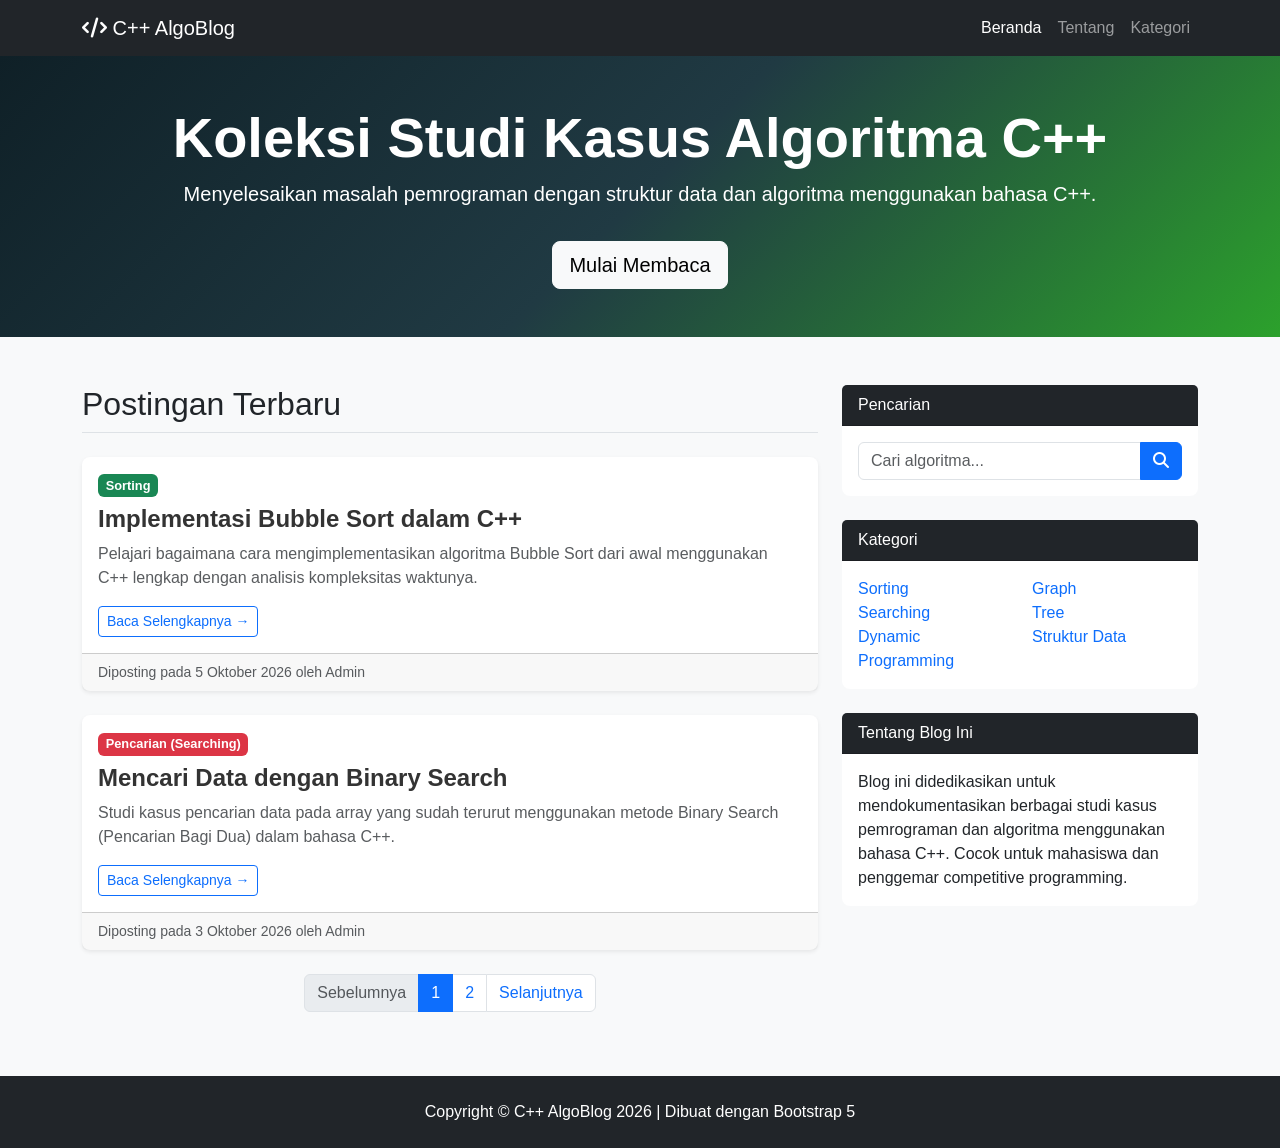
==== index.html @ 602c26ee "menambahkan file website yang pertama" ====
<!DOCTYPE html>
<html lang="id">
<head>
    <meta charset="UTF-8">
    <meta name="viewport" content="width=device-width, initial-scale=1.0">
    <title>C++ AlgoBlog - Studi Kasus Algoritma</title>
    <!-- Bootstrap 5 CSS -->
    <link href="https://cdn.jsdelivr.net/npm/bootstrap@5.3.0/dist/css/bootstrap.min.css" rel="stylesheet">
    <!-- Custom CSS -->
    <link rel="stylesheet" href="assets/css/style.css">
    <!-- Font Awesome -->
    <link rel="stylesheet" href="https://cdnjs.cloudflare.com/ajax/libs/font-awesome/6.4.0/css/all.min.css">
</head>
<body>

    <!-- Navbar -->
    <nav class="navbar navbar-expand-lg navbar-dark bg-dark sticky-top">
        <div class="container">
            <a class="navbar-brand" href="index.html"><i class="fa-solid fa-code"></i> C++ AlgoBlog</a>
            <button class="navbar-toggler" type="button" data-bs-toggle="collapse" data-bs-target="#navbarNav">
                <span class="navbar-toggler-icon"></span>
            </button>
            <div class="collapse navbar-collapse" id="navbarNav">
                <ul class="navbar-nav ms-auto">
                    <li class="nav-item">
                        <a class="nav-link active" href="index.html">Beranda</a>
                    </li>
                    <li class="nav-item">
                        <a class="nav-link" href="#tentang">Tentang</a>
                    </li>
                    <li class="nav-item">
                        <a class="nav-link" href="#kategori">Kategori</a>
                    </li>
                </ul>
            </div>
        </div>
    </nav>

    <!-- Header / Hero Section -->
    <header class="bg-primary text-white text-center py-5 hero-section">
        <div class="container">
            <h1 class="display-4 fw-bold">Koleksi Studi Kasus Algoritma C++</h1>
            <p class="lead">Menyelesaikan masalah pemrograman dengan struktur data dan algoritma menggunakan bahasa C++.</p>
            <a href="#postingan" class="btn btn-light btn-lg mt-3">Mulai Membaca</a>
        </div>
    </header>

    <!-- Main Content -->
    <div class="container my-5" id="postingan">
        <div class="row">
            <!-- Blog Posts -->
            <div class="col-lg-8">
                <h2 class="mb-4 border-bottom pb-2">Postingan Terbaru</h2>

                <!-- Post 1 -->
                <div class="card mb-4 shadow-sm">
                    <div class="card-body">
                        <span class="badge bg-success mb-2">Sorting</span>
                        <h3 class="card-title h4">Implementasi Bubble Sort dalam C++</h3>
                        <p class="card-text text-muted">Pelajari bagaimana cara mengimplementasikan algoritma Bubble Sort dari awal menggunakan C++ lengkap dengan analisis kompleksitas waktunya.</p>
                        <a href="case-study-1.html" class="btn btn-outline-primary btn-sm">Baca Selengkapnya &rarr;</a>
                    </div>
                    <div class="card-footer text-muted small">
                        Diposting pada 5 Oktober 2026 oleh Admin
                    </div>
                </div>

                <!-- Post 2 -->
                <div class="card mb-4 shadow-sm">
                    <div class="card-body">
                        <span class="badge bg-danger mb-2">Pencarian (Searching)</span>
                        <h3 class="card-title h4">Mencari Data dengan Binary Search</h3>
                        <p class="card-text text-muted">Studi kasus pencarian data pada array yang sudah terurut menggunakan metode Binary Search (Pencarian Bagi Dua) dalam bahasa C++.</p>
                        <a href="#" class="btn btn-outline-primary btn-sm">Baca Selengkapnya &rarr;</a>
                    </div>
                    <div class="card-footer text-muted small">
                        Diposting pada 3 Oktober 2026 oleh Admin
                    </div>
                </div>
                
                <!-- Pagination -->
                <nav aria-label="Page navigation example">
                    <ul class="pagination justify-content-center">
                        <li class="page-item disabled"><a class="page-link" href="#" tabindex="-1">Sebelumnya</a></li>
                        <li class="page-item active"><a class="page-link" href="#">1</a></li>
                        <li class="page-item"><a class="page-link" href="#">2</a></li>
                        <li class="page-item"><a class="page-link" href="#">Selanjutnya</a></li>
                    </ul>
                </nav>
            </div>

            <!-- Sidebar -->
            <div class="col-lg-4">
                <!-- Search Widget -->
                <div class="card mb-4">
                    <div class="card-header bg-dark text-white">Pencarian</div>
                    <div class="card-body">
                        <div class="input-group">
                            <input type="text" class="form-control" placeholder="Cari algoritma...">
                            <button class="btn btn-primary" type="button" id="button-search"><i class="fa-solid fa-search"></i></button>
                        </div>
                    </div>
                </div>

                <!-- Categories Widget -->
                <div class="card mb-4" id="kategori">
                    <div class="card-header bg-dark text-white">Kategori</div>
                    <div class="card-body">
                        <div class="row">
                            <div class="col-sm-6">
                                <ul class="list-unstyled mb-0">
                                    <li><a href="#" class="text-decoration-none">Sorting</a></li>
                                    <li><a href="#" class="text-decoration-none">Searching</a></li>
                                    <li><a href="#" class="text-decoration-none">Dynamic Programming</a></li>
                                </ul>
                            </div>
                            <div class="col-sm-6">
                                <ul class="list-unstyled mb-0">
                                    <li><a href="#" class="text-decoration-none">Graph</a></li>
                                    <li><a href="#" class="text-decoration-none">Tree</a></li>
                                    <li><a href="#" class="text-decoration-none">Struktur Data</a></li>
                                </ul>
                            </div>
                        </div>
                    </div>
                </div>

                <!-- About Widget -->
                <div class="card mb-4" id="tentang">
                    <div class="card-header bg-dark text-white">Tentang Blog Ini</div>
                    <div class="card-body">
                        <p class="mb-0">Blog ini didedikasikan untuk mendokumentasikan berbagai studi kasus pemrograman dan algoritma menggunakan bahasa C++. Cocok untuk mahasiswa dan penggemar competitive programming.</p>
                    </div>
                </div>
            </div>
        </div>
    </div>

    <!-- Footer -->
    <footer class="py-4 bg-dark text-white text-center">
        <div class="container">
            <p class="m-0">Copyright &copy; C++ AlgoBlog 2026 | Dibuat dengan Bootstrap 5</p>
        </div>
    </footer>

    <!-- Bootstrap 5 JS Bundle -->
    <script src="https://cdn.jsdelivr.net/npm/bootstrap@5.3.0/dist/js/bootstrap.bundle.min.js"></script>
    <!-- Custom JS -->
    <script src="assets/js/script.js"></script>
</body>
</html>
---- assets/css/style.css ----
/* Custom Styling for C++ AlgoBlog */

body {
    font-family: 'Segoe UI', Tahoma, Geneva, Verdana, sans-serif;
    background-color: #f8f9fa;
}

.hero-section {
    background: linear-gradient(135deg, #0f2027, #203a43, #2ca12c); /* A bit of C++ related coloring */
    color: white;
}

.card {
    transition: transform 0.2s ease, box-shadow 0.2s ease;
    border: none;
    border-radius: 8px;
}

.card:hover {
    transform: translateY(-3px);
    box-shadow: 0 .5rem 1rem rgba(0,0,0,.15)!important;
}

.card-title {
    color: #333;
    font-weight: 600;
}

.badge {
    font-size: 0.8rem;
    padding: 0.4em 0.6em;
}

/* Post Detail Styling */
.blog-post {
    font-size: 1.1rem;
    line-height: 1.7;
    color: #333;
}

.blog-post h3 {
    margin-top: 2rem;
    margin-bottom: 1rem;
    font-weight: bold;
    color: #2c3e50;
}

/* Customizing pre and code blocks */
pre {
    border-radius: 8px;
    padding: 1rem;
    box-shadow: 0 4px 6px rgba(0,0,0,0.1);
}

.alert-info {
    border-left: 5px solid #0dcaf0;
    background-color: #f0f8ff;
    color: #055160;
}
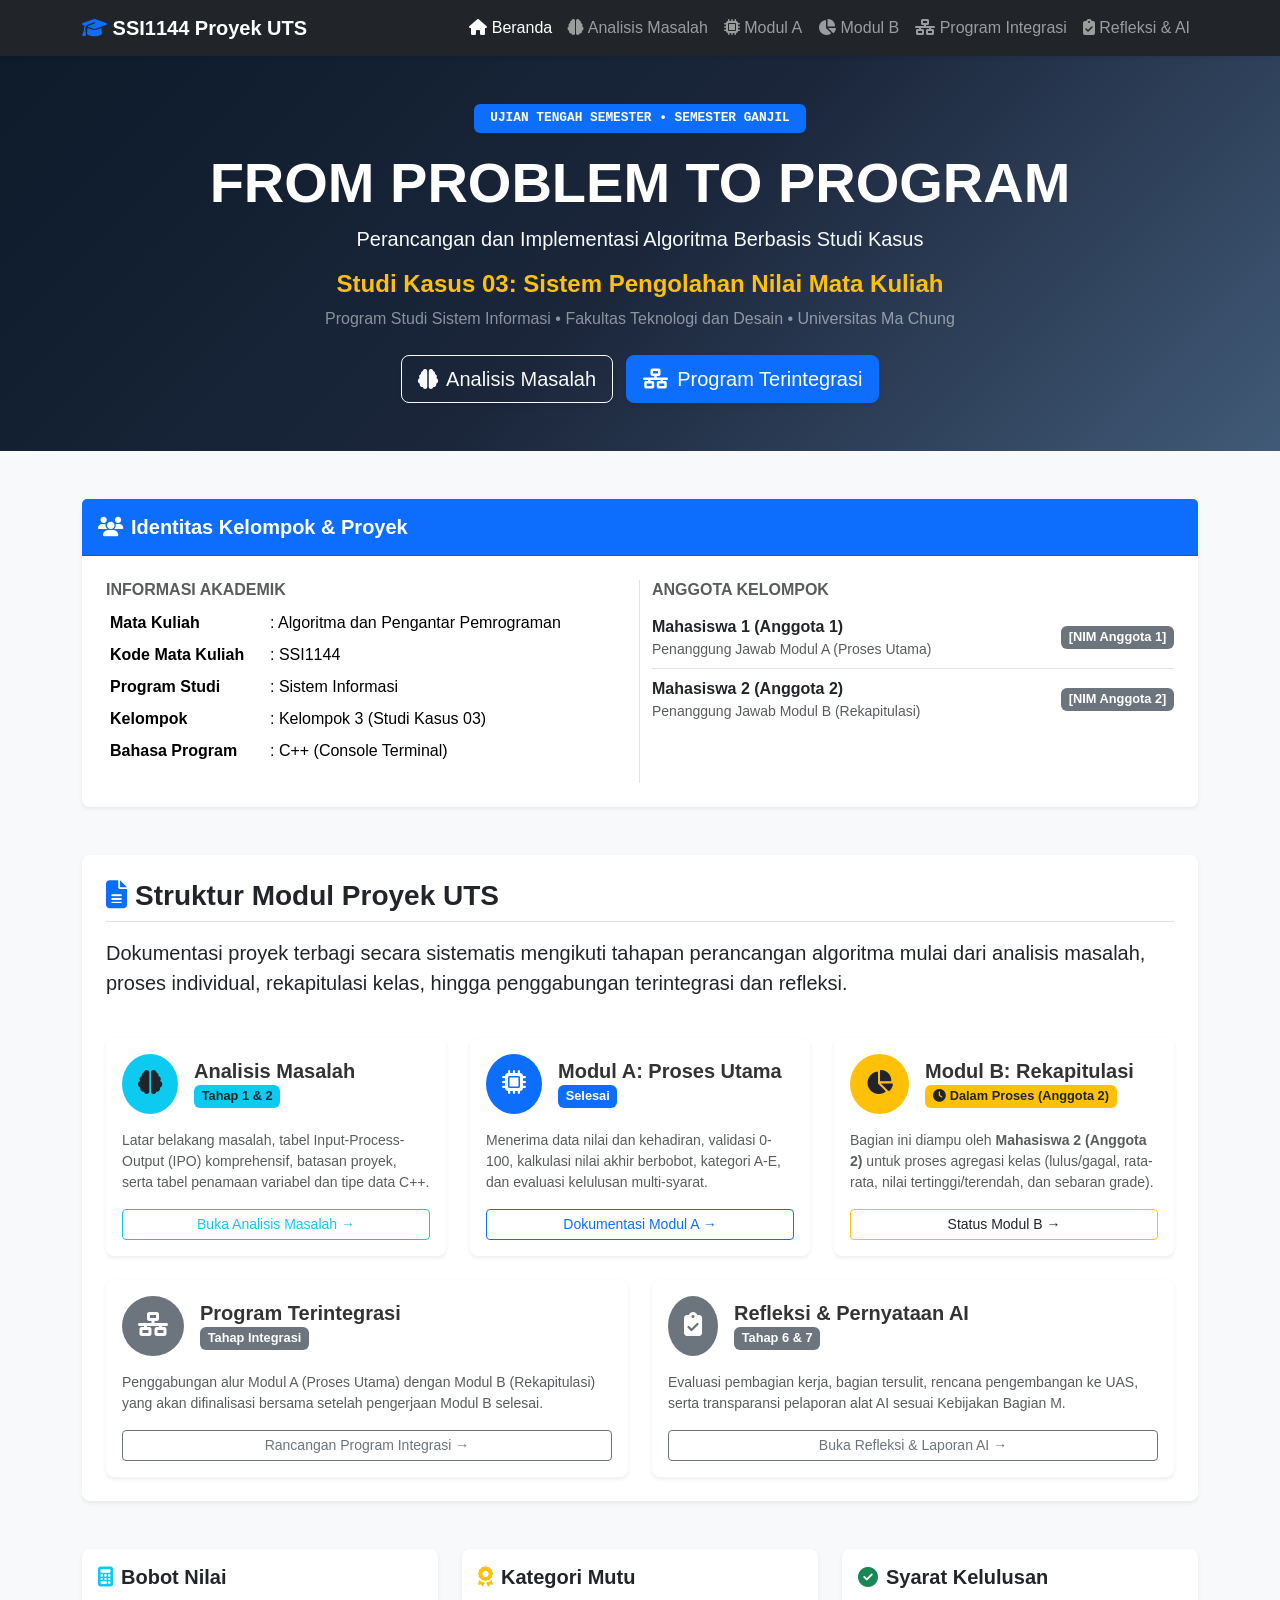
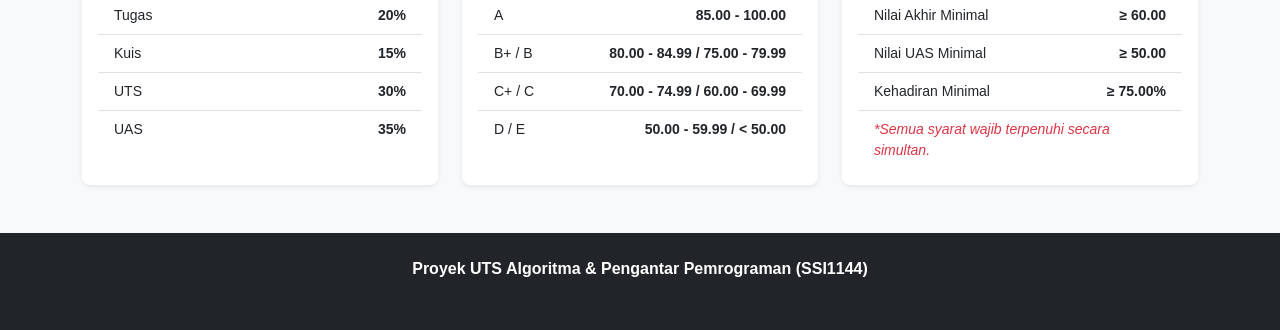
==== commit 8cd6474a: "Menyelesaikan dokumentasi modul-a.html dengan 8 skenario pengujian, trace table, dan publikasi beran" ====
--- a/index.html
+++ b/index.html
@@ -3,7 +3,7 @@
 <head>
     <meta charset="UTF-8">
     <meta name="viewport" content="width=device-width, initial-scale=1.0">
-    <title>C++ AlgoBlog - Studi Kasus Algoritma</title>
+    <title>Proyek UTS SSI1144 - Studi Kasus 03: Pengolahan Nilai Mata Kuliah</title>
     <!-- Bootstrap 5 CSS -->
     <link href="https://cdn.jsdelivr.net/npm/bootstrap@5.3.0/dist/css/bootstrap.min.css" rel="stylesheet">
     <!-- Custom CSS -->
@@ -14,132 +14,295 @@
 <body>
 
     <!-- Navbar -->
-    <nav class="navbar navbar-expand-lg navbar-dark bg-dark sticky-top">
+    <nav class="navbar navbar-expand-lg navbar-dark bg-dark sticky-top shadow-sm">
         <div class="container">
-            <a class="navbar-brand" href="index.html"><i class="fa-solid fa-code"></i> C++ AlgoBlog</a>
+            <a class="navbar-brand fw-bold" href="index.html">
+                <i class="fa-solid fa-graduation-cap text-primary"></i> SSI1144 Proyek UTS
+            </a>
             <button class="navbar-toggler" type="button" data-bs-toggle="collapse" data-bs-target="#navbarNav">
                 <span class="navbar-toggler-icon"></span>
             </button>
             <div class="collapse navbar-collapse" id="navbarNav">
                 <ul class="navbar-nav ms-auto">
                     <li class="nav-item">
-                        <a class="nav-link active" href="index.html">Beranda</a>
-                    </li>
-                    <li class="nav-item">
-                        <a class="nav-link" href="#tentang">Tentang</a>
-                    </li>
-                    <li class="nav-item">
-                        <a class="nav-link" href="#kategori">Kategori</a>
+                        <a class="nav-link active" href="index.html"><i class="fa-solid fa-house"></i> Beranda</a>
+                    </li>
+                    <li class="nav-item">
+                        <a class="nav-link" href="analisis-masalah.html"><i class="fa-solid fa-brain"></i> Analisis Masalah</a>
+                    </li>
+                    <li class="nav-item">
+                        <a class="nav-link" href="modul-a.html"><i class="fa-solid fa-microchip"></i> Modul A</a>
+                    </li>
+                    <li class="nav-item">
+                        <a class="nav-link" href="modul-b.html"><i class="fa-solid fa-chart-pie"></i> Modul B</a>
+                    </li>
+                    <li class="nav-item">
+                        <a class="nav-link" href="program-terintegrasi.html"><i class="fa-solid fa-network-wired"></i> Program Integrasi</a>
+                    </li>
+                    <li class="nav-item">
+                        <a class="nav-link" href="refleksi.html"><i class="fa-solid fa-clipboard-check"></i> Refleksi &amp; AI</a>
                     </li>
                 </ul>
             </div>
         </div>
     </nav>
 
-    <!-- Header / Hero Section -->
-    <header class="bg-primary text-white text-center py-5 hero-section">
+    <!-- Hero Section -->
+    <header class="py-5 text-white hero-section" style="background: linear-gradient(135deg, #0d1b2a, #1b263b, #415a77);">
+        <div class="container text-center">
+            <span class="badge bg-primary px-3 py-2 mb-3 text-uppercase font-monospace">Ujian Tengah Semester &bull; Semester Ganjil</span>
+            <h1 class="display-4 fw-bold">FROM PROBLEM TO PROGRAM</h1>
+            <p class="lead text-light mb-2">Perancangan dan Implementasi Algoritma Berbasis Studi Kasus</p>
+            <h4 class="text-warning fw-semibold mt-3">Studi Kasus 03: Sistem Pengolahan Nilai Mata Kuliah</h4>
+            <p class="text-white-50">Program Studi Sistem Informasi &bull; Fakultas Teknologi dan Desain &bull; Universitas Ma Chung</p>
+            <div class="mt-4">
+                <a href="analisis-masalah.html" class="btn btn-outline-light btn-lg me-2 shadow-sm"><i class="fa-solid fa-brain me-1"></i> Analisis Masalah</a>
+                <a href="program-terintegrasi.html" class="btn btn-primary btn-lg shadow-sm"><i class="fa-solid fa-network-wired me-1"></i> Program Terintegrasi</a>
+            </div>
+        </div>
+    </header>
+
+    <!-- Main Container -->
+    <main class="container my-5">
+        <!-- Identity Group Card -->
+        <div class="card shadow-sm border-0 mb-5">
+            <div class="card-header bg-primary text-white py-3">
+                <h5 class="mb-0 fw-bold"><i class="fa-solid fa-users me-2"></i>Identitas Kelompok &amp; Proyek</h5>
+            </div>
+            <div class="card-body p-4">
+                <div class="row g-4">
+                    <div class="col-md-6 border-end">
+                        <h6 class="text-muted text-uppercase fw-bold">Informasi Akademik</h6>
+                        <table class="table table-sm table-borderless mt-2">
+                            <tr>
+                                <td class="fw-bold" style="width: 160px;">Mata Kuliah</td>
+                                <td>: Algoritma dan Pengantar Pemrograman</td>
+                            </tr>
+                            <tr>
+                                <td class="fw-bold">Kode Mata Kuliah</td>
+                                <td>: SSI1144</td>
+                            </tr>
+                            <tr>
+                                <td class="fw-bold">Program Studi</td>
+                                <td>: Sistem Informasi</td>
+                            </tr>
+                            <tr>
+                                <td class="fw-bold">Kelompok</td>
+                                <td>: Kelompok 3 (Studi Kasus 03)</td>
+                            </tr>
+                            <tr>
+                                <td class="fw-bold">Bahasa Program</td>
+                                <td>: C++ (Console Terminal)</td>
+                            </tr>
+                        </table>
+                    </div>
+                    <div class="col-md-6">
+                        <h6 class="text-muted text-uppercase fw-bold">Anggota Kelompok</h6>
+                        <ul class="list-group list-group-flush mt-2">
+                            <li class="list-group-item d-flex justify-content-between align-items-center px-0">
+                                <div>
+                                    <strong>Mahasiswa 1 (Anggota 1)</strong>
+                                    <div class="small text-muted">Penanggung Jawab Modul A (Proses Utama)</div>
+                                </div>
+                                <span class="badge bg-secondary">[NIM Anggota 1]</span>
+                            </li>
+                            <li class="list-group-item d-flex justify-content-between align-items-center px-0">
+                                <div>
+                                    <strong>Mahasiswa 2 (Anggota 2)</strong>
+                                    <div class="small text-muted">Penanggung Jawab Modul B (Rekapitulasi)</div>
+                                </div>
+                                <span class="badge bg-secondary">[NIM Anggota 2]</span>
+                            </li>
+                        </ul>
+                    </div>
+                </div>
+            </div>
+        </div>
+
+        <!-- Section Ringkasan Kasus & Navigasi Modul -->
+        <div class="row mb-5" id="ringkasan">
+            <div class="col-lg-12">
+                <div class="card shadow-sm border-0">
+                    <div class="card-body p-4">
+                        <h3 class="fw-bold text-dark border-bottom pb-2 mb-3">
+                            <i class="fa-solid fa-file-lines text-primary me-2"></i>Struktur Modul Proyek UTS
+                        </h3>
+                        <p class="lead">
+                            Dokumentasi proyek terbagi secara sistematis mengikuti tahapan perancangan algoritma mulai dari analisis masalah, proses individual, rekapitulasi kelas, hingga penggabungan terintegrasi dan refleksi.
+                        </p>
+                        
+                        <div class="row g-4 mt-2">
+                            <!-- Card Analisis Masalah -->
+                            <div class="col-md-4">
+                                <div class="card h-100 border-info border-2 shadow-sm">
+                                    <div class="card-body">
+                                        <div class="d-flex align-items-center mb-3">
+                                            <div class="bg-info text-dark p-3 rounded-circle me-3">
+                                                <i class="fa-solid fa-brain fs-4"></i>
+                                            </div>
+                                            <div>
+                                                <h5 class="card-title fw-bold mb-0">Analisis Masalah</h5>
+                                                <span class="badge bg-info text-dark">Tahap 1 &amp; 2</span>
+                                            </div>
+                                        </div>
+                                        <p class="card-text text-muted small">
+                                            Latar belakang masalah, tabel Input-Process-Output (IPO) komprehensif, batasan proyek, serta tabel penamaan variabel dan tipe data C++.
+                                        </p>
+                                        <a href="analisis-masalah.html" class="btn btn-outline-info w-100 btn-sm">
+                                            Buka Analisis Masalah &rarr;
+                                        </a>
+                                    </div>
+                                </div>
+                            </div>
+
+                            <!-- Modul A Overview -->
+                            <div class="col-md-4">
+                                <div class="card h-100 border-primary border-2 shadow-sm">
+                                    <div class="card-body">
+                                        <div class="d-flex align-items-center mb-3">
+                                            <div class="bg-primary text-white p-3 rounded-circle me-3">
+                                                <i class="fa-solid fa-microchip fs-4"></i>
+                                            </div>
+                                            <div>
+                                                <h5 class="card-title fw-bold mb-0">Modul A: Proses Utama</h5>
+                                                <span class="badge bg-primary">Selesai</span>
+                                            </div>
+                                        </div>
+                                        <p class="card-text text-muted small">
+                                            Menerima data nilai dan kehadiran, validasi 0-100, kalkulasi nilai akhir berbobot, kategori A-E, dan evaluasi kelulusan multi-syarat.
+                                        </p>
+                                        <a href="modul-a.html" class="btn btn-outline-primary w-100 btn-sm">
+                                            Dokumentasi Modul A &rarr;
+                                        </a>
+                                    </div>
+                                </div>
+                            </div>
+
+                            <!-- Modul B Overview -->
+                            <div class="col-md-4">
+                                <div class="card h-100 border-warning border-2 shadow-sm">
+                                    <div class="card-body">
+                                        <div class="d-flex align-items-center mb-3">
+                                            <div class="bg-warning text-dark p-3 rounded-circle me-3">
+                                                <i class="fa-solid fa-chart-pie fs-4"></i>
+                                            </div>
+                                            <div>
+                                                <h5 class="card-title fw-bold mb-0">Modul B: Rekapitulasi</h5>
+                                                <span class="badge bg-warning text-dark"><i class="fa-solid fa-clock me-1"></i>Dalam Proses (Anggota 2)</span>
+                                            </div>
+                                        </div>
+                                        <p class="card-text text-muted small">
+                                            Bagian ini diampu oleh <strong>Mahasiswa 2 (Anggota 2)</strong> untuk proses agregasi kelas (lulus/gagal, rata-rata, nilai tertinggi/terendah, dan sebaran grade).
+                                        </p>
+                                        <a href="modul-b.html" class="btn btn-outline-warning text-dark w-100 btn-sm">
+                                            Status Modul B &rarr;
+                                        </a>
+                                    </div>
+                                </div>
+                            </div>
+
+                            <!-- Program Integrasi Overview -->
+                            <div class="col-md-6">
+                                <div class="card h-100 border-secondary border-2 shadow-sm">
+                                    <div class="card-body">
+                                        <div class="d-flex align-items-center mb-3">
+                                            <div class="bg-secondary text-white p-3 rounded-circle me-3">
+                                                <i class="fa-solid fa-network-wired fs-4"></i>
+                                            </div>
+                                            <div>
+                                                <h5 class="card-title fw-bold mb-0">Program Terintegrasi</h5>
+                                                <span class="badge bg-secondary">Tahap Integrasi</span>
+                                            </div>
+                                        </div>
+                                        <p class="card-text text-muted small">
+                                            Penggabungan alur Modul A (Proses Utama) dengan Modul B (Rekapitulasi) yang akan difinalisasi bersama setelah pengerjaan Modul B selesai.
+                                        </p>
+                                        <a href="program-terintegrasi.html" class="btn btn-outline-secondary w-100 btn-sm">
+                                            Rancangan Program Integrasi &rarr;
+                                        </a>
+                                    </div>
+                                </div>
+                            </div>
+
+                            <!-- Refleksi & AI Overview -->
+                            <div class="col-md-6">
+                                <div class="card h-100 border-secondary border-2 shadow-sm">
+                                    <div class="card-body">
+                                        <div class="d-flex align-items-center mb-3">
+                                            <div class="bg-secondary text-white p-3 rounded-circle me-3">
+                                                <i class="fa-solid fa-clipboard-check fs-4"></i>
+                                            </div>
+                                            <div>
+                                                <h5 class="card-title fw-bold mb-0">Refleksi &amp; Pernyataan AI</h5>
+                                                <span class="badge bg-secondary">Tahap 6 &amp; 7</span>
+                                            </div>
+                                        </div>
+                                        <p class="card-text text-muted small">
+                                            Evaluasi pembagian kerja, bagian tersulit, rencana pengembangan ke UAS, serta transparansi pelaporan alat AI sesuai Kebijakan Bagian M.
+                                        </p>
+                                        <a href="refleksi.html" class="btn btn-outline-secondary w-100 btn-sm">
+                                            Buka Refleksi &amp; Laporan AI &rarr;
+                                        </a>
+                                    </div>
+                                </div>
+                            </div>
+                        </div>
+
+                    </div>
+                </div>
+            </div>
+        </div>
+
+        <!-- Ketentuan & Parameter Penilaian -->
+        <div class="row g-4">
+            <div class="col-md-4">
+                <div class="card shadow-sm border-0 h-100">
+                    <div class="card-body">
+                        <h5 class="fw-bold text-dark"><i class="fa-solid fa-calculator text-info me-2"></i>Bobot Nilai</h5>
+                        <ul class="list-group list-group-flush small">
+                            <li class="list-group-item d-flex justify-content-between"><span>Tugas</span><strong>20%</strong></li>
+                            <li class="list-group-item d-flex justify-content-between"><span>Kuis</span><strong>15%</strong></li>
+                            <li class="list-group-item d-flex justify-content-between"><span>UTS</span><strong>30%</strong></li>
+                            <li class="list-group-item d-flex justify-content-between"><span>UAS</span><strong>35%</strong></li>
+                        </ul>
+                    </div>
+                </div>
+            </div>
+            <div class="col-md-4">
+                <div class="card shadow-sm border-0 h-100">
+                    <div class="card-body">
+                        <h5 class="fw-bold text-dark"><i class="fa-solid fa-award text-warning me-2"></i>Kategori Mutu</h5>
+                        <ul class="list-group list-group-flush small">
+                            <li class="list-group-item d-flex justify-content-between"><span>A</span><strong>85.00 - 100.00</strong></li>
+                            <li class="list-group-item d-flex justify-content-between"><span>B+ / B</span><strong>80.00 - 84.99 / 75.00 - 79.99</strong></li>
+                            <li class="list-group-item d-flex justify-content-between"><span>C+ / C</span><strong>70.00 - 74.99 / 60.00 - 69.99</strong></li>
+                            <li class="list-group-item d-flex justify-content-between"><span>D / E</span><strong>50.00 - 59.99 / &lt; 50.00</strong></li>
+                        </ul>
+                    </div>
+                </div>
+            </div>
+            <div class="col-md-4">
+                <div class="card shadow-sm border-0 h-100">
+                    <div class="card-body">
+                        <h5 class="fw-bold text-dark"><i class="fa-solid fa-circle-check text-success me-2"></i>Syarat Kelulusan</h5>
+                        <ul class="list-group list-group-flush small">
+                            <li class="list-group-item d-flex justify-content-between"><span>Nilai Akhir Minimal</span><strong>&ge; 60.00</strong></li>
+                            <li class="list-group-item d-flex justify-content-between"><span>Nilai UAS Minimal</span><strong>&ge; 50.00</strong></li>
+                            <li class="list-group-item d-flex justify-content-between"><span>Kehadiran Minimal</span><strong>&ge; 75.00%</strong></li>
+                            <li class="list-group-item text-danger"><em>*Semua syarat wajib terpenuhi secara simultan.</em></li>
+                        </ul>
+                    </div>
+                </div>
+            </div>
+        </div>
+
+    </main>
+
+    <!-- Footer -->
+    <footer class="py-4 bg-dark text-white text-center mt-5">
         <div class="container">
-            <h1 class="display-4 fw-bold">Koleksi Studi Kasus Algoritma C++</h1>
-            <p class="lead">Menyelesaikan masalah pemrograman dengan struktur data dan algoritma menggunakan bahasa C++.</p>
-            <a href="#postingan" class="btn btn-light btn-lg mt-3">Mulai Membaca</a>
-        </div>
-    </header>
-
-    <!-- Main Content -->
-    <div class="container my-5" id="postingan">
-        <div class="row">
-            <!-- Blog Posts -->
-            <div class="col-lg-8">
-                <h2 class="mb-4 border-bottom pb-2">Postingan Terbaru</h2>
-
-                <!-- Post 1 -->
-                <div class="card mb-4 shadow-sm">
-                    <div class="card-body">
-                        <span class="badge bg-success mb-2">Sorting</span>
-                        <h3 class="card-title h4">Implementasi Bubble Sort dalam C++</h3>
-                        <p class="card-text text-muted">Pelajari bagaimana cara mengimplementasikan algoritma Bubble Sort dari awal menggunakan C++ lengkap dengan analisis kompleksitas waktunya.</p>
-                        <a href="case-study-1.html" class="btn btn-outline-primary btn-sm">Baca Selengkapnya &rarr;</a>
-                    </div>
-                    <div class="card-footer text-muted small">
-                        Diposting pada 5 Oktober 2026 oleh Admin
-                    </div>
-                </div>
-
-                <!-- Post 2 -->
-                <div class="card mb-4 shadow-sm">
-                    <div class="card-body">
-                        <span class="badge bg-danger mb-2">Pencarian (Searching)</span>
-                        <h3 class="card-title h4">Mencari Data dengan Binary Search</h3>
-                        <p class="card-text text-muted">Studi kasus pencarian data pada array yang sudah terurut menggunakan metode Binary Search (Pencarian Bagi Dua) dalam bahasa C++.</p>
-                        <a href="#" class="btn btn-outline-primary btn-sm">Baca Selengkapnya &rarr;</a>
-                    </div>
-                    <div class="card-footer text-muted small">
-                        Diposting pada 3 Oktober 2026 oleh Admin
-                    </div>
-                </div>
-                
-                <!-- Pagination -->
-                <nav aria-label="Page navigation example">
-                    <ul class="pagination justify-content-center">
-                        <li class="page-item disabled"><a class="page-link" href="#" tabindex="-1">Sebelumnya</a></li>
-                        <li class="page-item active"><a class="page-link" href="#">1</a></li>
-                        <li class="page-item"><a class="page-link" href="#">2</a></li>
-                        <li class="page-item"><a class="page-link" href="#">Selanjutnya</a></li>
-                    </ul>
-                </nav>
-            </div>
-
-            <!-- Sidebar -->
-            <div class="col-lg-4">
-                <!-- Search Widget -->
-                <div class="card mb-4">
-                    <div class="card-header bg-dark text-white">Pencarian</div>
-                    <div class="card-body">
-                        <div class="input-group">
-                            <input type="text" class="form-control" placeholder="Cari algoritma...">
-                            <button class="btn btn-primary" type="button" id="button-search"><i class="fa-solid fa-search"></i></button>
-                        </div>
-                    </div>
-                </div>
-
-                <!-- Categories Widget -->
-                <div class="card mb-4" id="kategori">
-                    <div class="card-header bg-dark text-white">Kategori</div>
-                    <div class="card-body">
-                        <div class="row">
-                            <div class="col-sm-6">
-                                <ul class="list-unstyled mb-0">
-                                    <li><a href="#" class="text-decoration-none">Sorting</a></li>
-                                    <li><a href="#" class="text-decoration-none">Searching</a></li>
-                                    <li><a href="#" class="text-decoration-none">Dynamic Programming</a></li>
-                                </ul>
-                            </div>
-                            <div class="col-sm-6">
-                                <ul class="list-unstyled mb-0">
-                                    <li><a href="#" class="text-decoration-none">Graph</a></li>
-                                    <li><a href="#" class="text-decoration-none">Tree</a></li>
-                                    <li><a href="#" class="text-decoration-none">Struktur Data</a></li>
-                                </ul>
-                            </div>
-                        </div>
-                    </div>
-                </div>
-
-                <!-- About Widget -->
-                <div class="card mb-4" id="tentang">
-                    <div class="card-header bg-dark text-white">Tentang Blog Ini</div>
-                    <div class="card-body">
-                        <p class="mb-0">Blog ini didedikasikan untuk mendokumentasikan berbagai studi kasus pemrograman dan algoritma menggunakan bahasa C++. Cocok untuk mahasiswa dan penggemar competitive programming.</p>
-                    </div>
-                </div>
-            </div>
-        </div>
-    </div>
-
-    <!-- Footer -->
-    <footer class="py-4 bg-dark text-white text-center">
-        <div class="container">
-            <p class="m-0">Copyright &copy; C++ AlgoBlog 2026 | Dibuat dengan Bootstrap 5</p>
+            <p class="m-0 mb-1 fw-bold">Proyek UTS Algoritma &amp; Pengantar Pemrograman (SSI1144)</p>
+            <p class="m-0 text-muted small">Program Studi Sistem Informasi &bull; Fakultas Teknologi dan Desain &bull; Universitas Ma Chung</p>
         </div>
     </footer>
 
